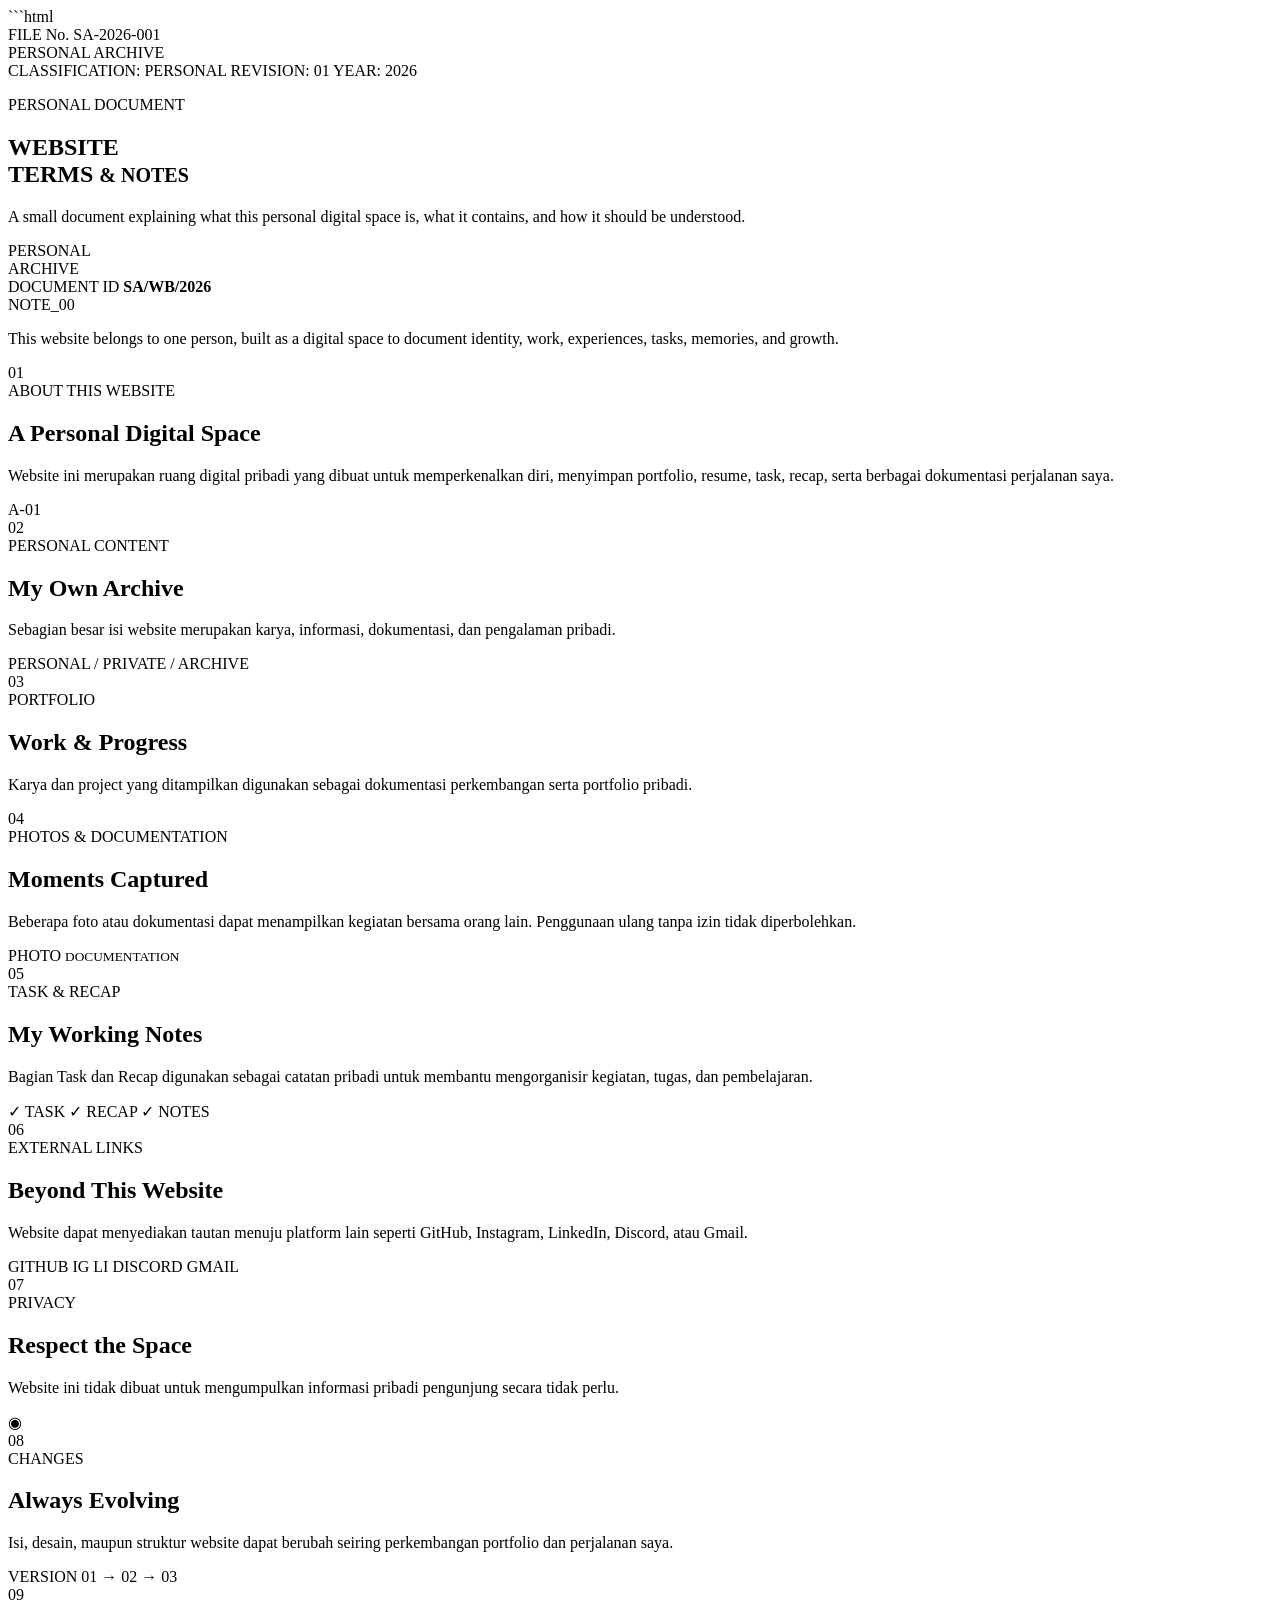
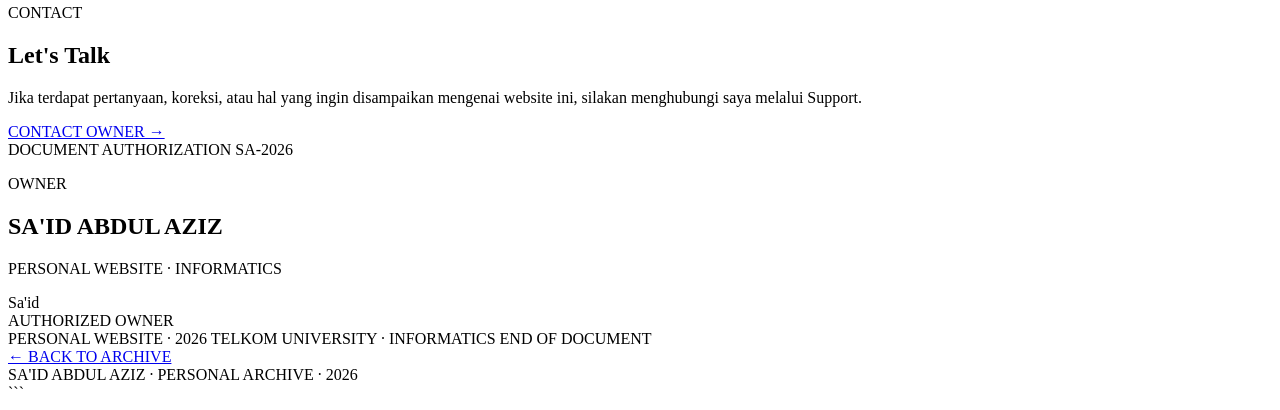
==== about.html @ 6d1986f1 "Create about.html" ====
```html
<!DOCTYPE html>
<html lang="id">
<head>
    <meta charset="UTF-8">
    <meta name="viewport" content="width=device-width, initial-scale=1.0">

    <title>About Web — Sa'id Abdul Aziz</title>

    <link rel="stylesheet" href="about.css">

    <link rel="preconnect" href="https://fonts.googleapis.com">
    <link rel="preconnect" href="https://fonts.gstatic.com" crossorigin>

    <link href="https://fonts.googleapis.com/css2?family=Courier+Prime:wght@400;700&family=Special+Elite&display=swap" rel="stylesheet">
</head>

<body>

    <div class="noise"></div>

    <main class="archive">

        <!-- =========================
             TOP HEADER
        ========================== -->

        <header class="archive-header">

            <div class="file-code">
                FILE No. SA-2026-001
            </div>

            <div class="status">
                PERSONAL ARCHIVE
            </div>

            <div class="top-meta">
                <span>CLASSIFICATION: PERSONAL</span>
                <span>REVISION: 01</span>
                <span>YEAR: 2026</span>
            </div>

        </header>


        <!-- =========================
             HERO
        ========================== -->

        <section class="hero">

            <div class="hero-left">

                <p class="eyebrow">
                    PERSONAL DOCUMENT
                </p>

                <h1>
                    WEBSITE<br>
                    <span>TERMS</span>
                    <small>& NOTES</small>
                </h1>

                <p class="hero-description">
                    A small document explaining what this
                    personal digital space is, what it contains,
                    and how it should be understood.
                </p>

            </div>


            <div class="hero-right">

                <div class="stamp">
                    PERSONAL<br>
                    ARCHIVE
                </div>

                <div class="document-id">
                    <span>DOCUMENT ID</span>
                    <strong>SA/WB/2026</strong>
                </div>

            </div>

        </section>


        <!-- =========================
             INTRO NOTE
        ========================== -->

        <section class="intro-note">

            <span class="note-mark">NOTE_00</span>

            <p>
                This website belongs to one person,
                built as a digital space to document
                identity, work, experiences, tasks,
                memories, and growth.
            </p>

        </section>


        <!-- =========================
             TERMS GRID
        ========================== -->

        <section class="terms">


            <!-- 01 -->

            <article class="term-card featured">

                <div class="term-number">
                    01
                </div>

                <div class="term-content">

                    <span class="term-label">
                        ABOUT THIS WEBSITE
                    </span>

                    <h2>
                        A Personal Digital Space
                    </h2>

                    <p>
                        Website ini merupakan ruang digital pribadi
                        yang dibuat untuk memperkenalkan diri,
                        menyimpan portfolio, resume, task, recap,
                        serta berbagai dokumentasi perjalanan saya.
                    </p>

                </div>

                <div class="corner-mark">
                    A-01
                </div>

            </article>


            <!-- 02 -->

            <article class="term-card">

                <div class="term-number">
                    02
                </div>

                <div class="term-content">

                    <span class="term-label">
                        PERSONAL CONTENT
                    </span>

                    <h2>
                        My Own Archive
                    </h2>

                    <p>
                        Sebagian besar isi website merupakan karya,
                        informasi, dokumentasi, dan pengalaman pribadi.
                    </p>

                </div>

                <div class="redacted">
                    PERSONAL / PRIVATE / ARCHIVE
                </div>

            </article>


            <!-- 03 -->

            <article class="term-card">

                <div class="term-number">
                    03
                </div>

                <div class="term-content">

                    <span class="term-label">
                        PORTFOLIO
                    </span>

                    <h2>
                        Work & Progress
                    </h2>

                    <p>
                        Karya dan project yang ditampilkan digunakan
                        sebagai dokumentasi perkembangan serta
                        portfolio pribadi.
                    </p>

                </div>

                <div class="mini-line"></div>

            </article>


            <!-- 04 -->

            <article class="term-card photo-card">

                <div class="term-number">
                    04
                </div>

                <div class="term-content">

                    <span class="term-label">
                        PHOTOS & DOCUMENTATION
                    </span>

                    <h2>
                        Moments Captured
                    </h2>

                    <p>
                        Beberapa foto atau dokumentasi dapat
                        menampilkan kegiatan bersama orang lain.
                        Penggunaan ulang tanpa izin tidak diperbolehkan.
                    </p>

                </div>

                <div class="photo-placeholder">
                    <span>PHOTO</span>
                    <small>DOCUMENTATION</small>
                </div>

            </article>


            <!-- 05 -->

            <article class="term-card dark-card">

                <div class="term-number">
                    05
                </div>

                <div class="term-content">

                    <span class="term-label">
                        TASK & RECAP
                    </span>

                    <h2>
                        My Working Notes
                    </h2>

                    <p>
                        Bagian Task dan Recap digunakan sebagai
                        catatan pribadi untuk membantu mengorganisir
                        kegiatan, tugas, dan pembelajaran.
                    </p>

                </div>

                <div class="checkboxes">
                    <span>✓ TASK</span>
                    <span>✓ RECAP</span>
                    <span>✓ NOTES</span>
                </div>

            </article>


            <!-- 06 -->

            <article class="term-card">

                <div class="term-number">
                    06
                </div>

                <div class="term-content">

                    <span class="term-label">
                        EXTERNAL LINKS
                    </span>

                    <h2>
                        Beyond This Website
                    </h2>

                    <p>
                        Website dapat menyediakan tautan menuju
                        platform lain seperti GitHub, Instagram,
                        LinkedIn, Discord, atau Gmail.
                    </p>

                </div>

                <div class="links-row">
                    <span>GITHUB</span>
                    <span>IG</span>
                    <span>LI</span>
                    <span>DISCORD</span>
                    <span>GMAIL</span>
                </div>

            </article>


            <!-- 07 -->

            <article class="term-card privacy-card">

                <div class="term-number">
                    07
                </div>

                <div class="term-content">

                    <span class="term-label">
                        PRIVACY
                    </span>

                    <h2>
                        Respect the Space
                    </h2>

                    <p>
                        Website ini tidak dibuat untuk mengumpulkan
                        informasi pribadi pengunjung secara tidak perlu.
                    </p>

                </div>

                <div class="privacy-symbol">
                    ◉
                </div>

            </article>


            <!-- 08 -->

            <article class="term-card">

                <div class="term-number">
                    08
                </div>

                <div class="term-content">

                    <span class="term-label">
                        CHANGES
                    </span>

                    <h2>
                        Always Evolving
                    </h2>

                    <p>
                        Isi, desain, maupun struktur website dapat
                        berubah seiring perkembangan portfolio
                        dan perjalanan saya.
                    </p>

                </div>

                <div class="revision">
                    VERSION 01 → 02 → 03
                </div>

            </article>


            <!-- 09 -->

            <article class="term-card contact-card">

                <div class="term-number">
                    09
                </div>

                <div class="term-content">

                    <span class="term-label">
                        CONTACT
                    </span>

                    <h2>
                        Let's Talk
                    </h2>

                    <p>
                        Jika terdapat pertanyaan, koreksi, atau hal
                        yang ingin disampaikan mengenai website ini,
                        silakan menghubungi saya melalui Support.
                    </p>

                    <a href="mailto:saidaziz.expert@gmail.com">
                        CONTACT OWNER →
                    </a>

                </div>

            </article>

        </section>


        <!-- =========================
             SIGNATURE DOCUMENT
        ========================== -->

        <section class="owner-document">

            <div class="owner-top">

                <span>
                    DOCUMENT AUTHORIZATION
                </span>

                <span>
                    SA-2026
                </span>

            </div>


            <div class="owner-main">

                <div>

                    <p class="owner-label">
                        OWNER
                    </p>

                    <h2>
                        SA'ID ABDUL AZIZ
                    </h2>

                    <p class="owner-role">
                        PERSONAL WEBSITE · INFORMATICS
                    </p>

                </div>


                <div class="signature-box">

                    <div class="signature">
                        Sa'id
                    </div>

                    <div class="signature-line"></div>

                    <span>
                        AUTHORIZED OWNER
                    </span>

                </div>

            </div>


            <div class="owner-footer">

                <span>
                    PERSONAL WEBSITE · 2026
                </span>

                <span>
                    TELKOM UNIVERSITY · INFORMATICS
                </span>

                <span>
                    END OF DOCUMENT
                </span>

            </div>

        </section>


        <!-- =========================
             BACK BUTTON
        ========================== -->

        <a href="index.html" class="back-button">
            ← BACK TO ARCHIVE
        </a>


    </main>


    <footer class="page-footer">
        SA'ID ABDUL AZIZ · PERSONAL ARCHIVE · 2026
    </footer>

</body>
</html>
```
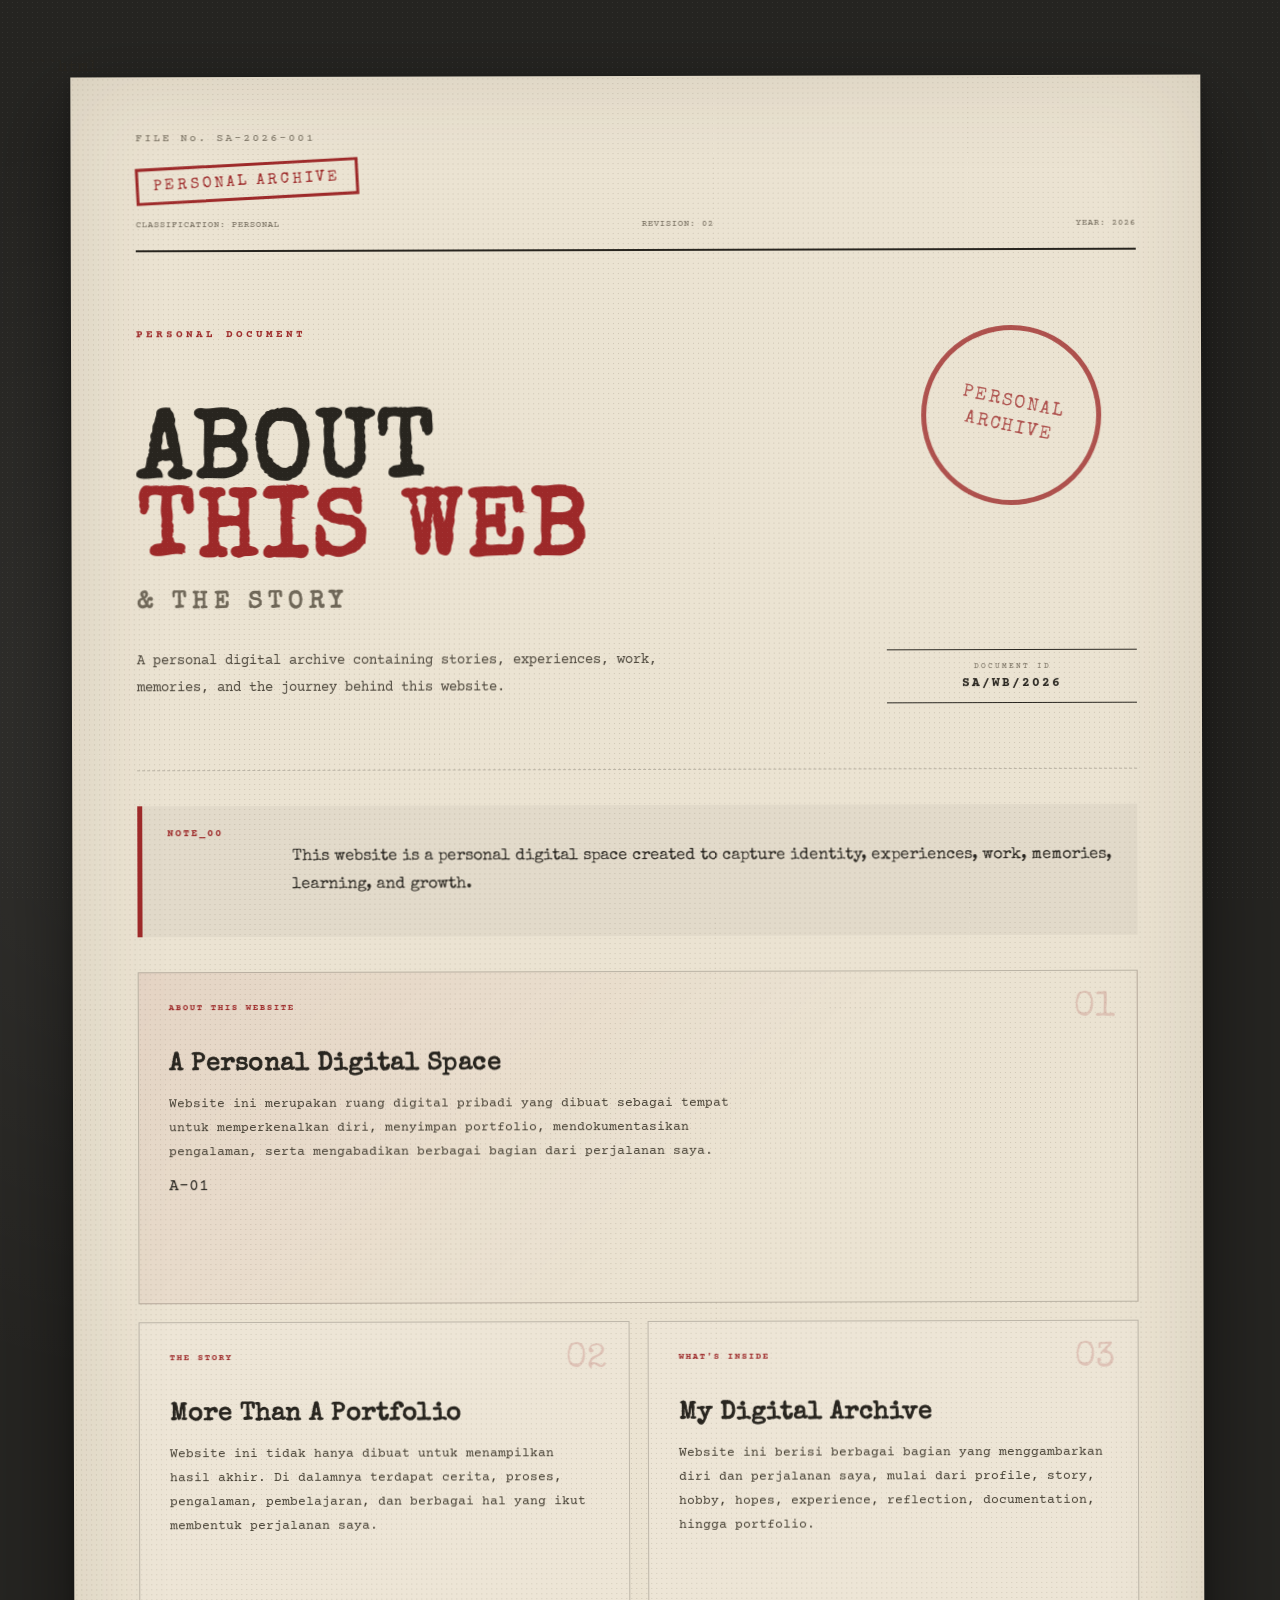
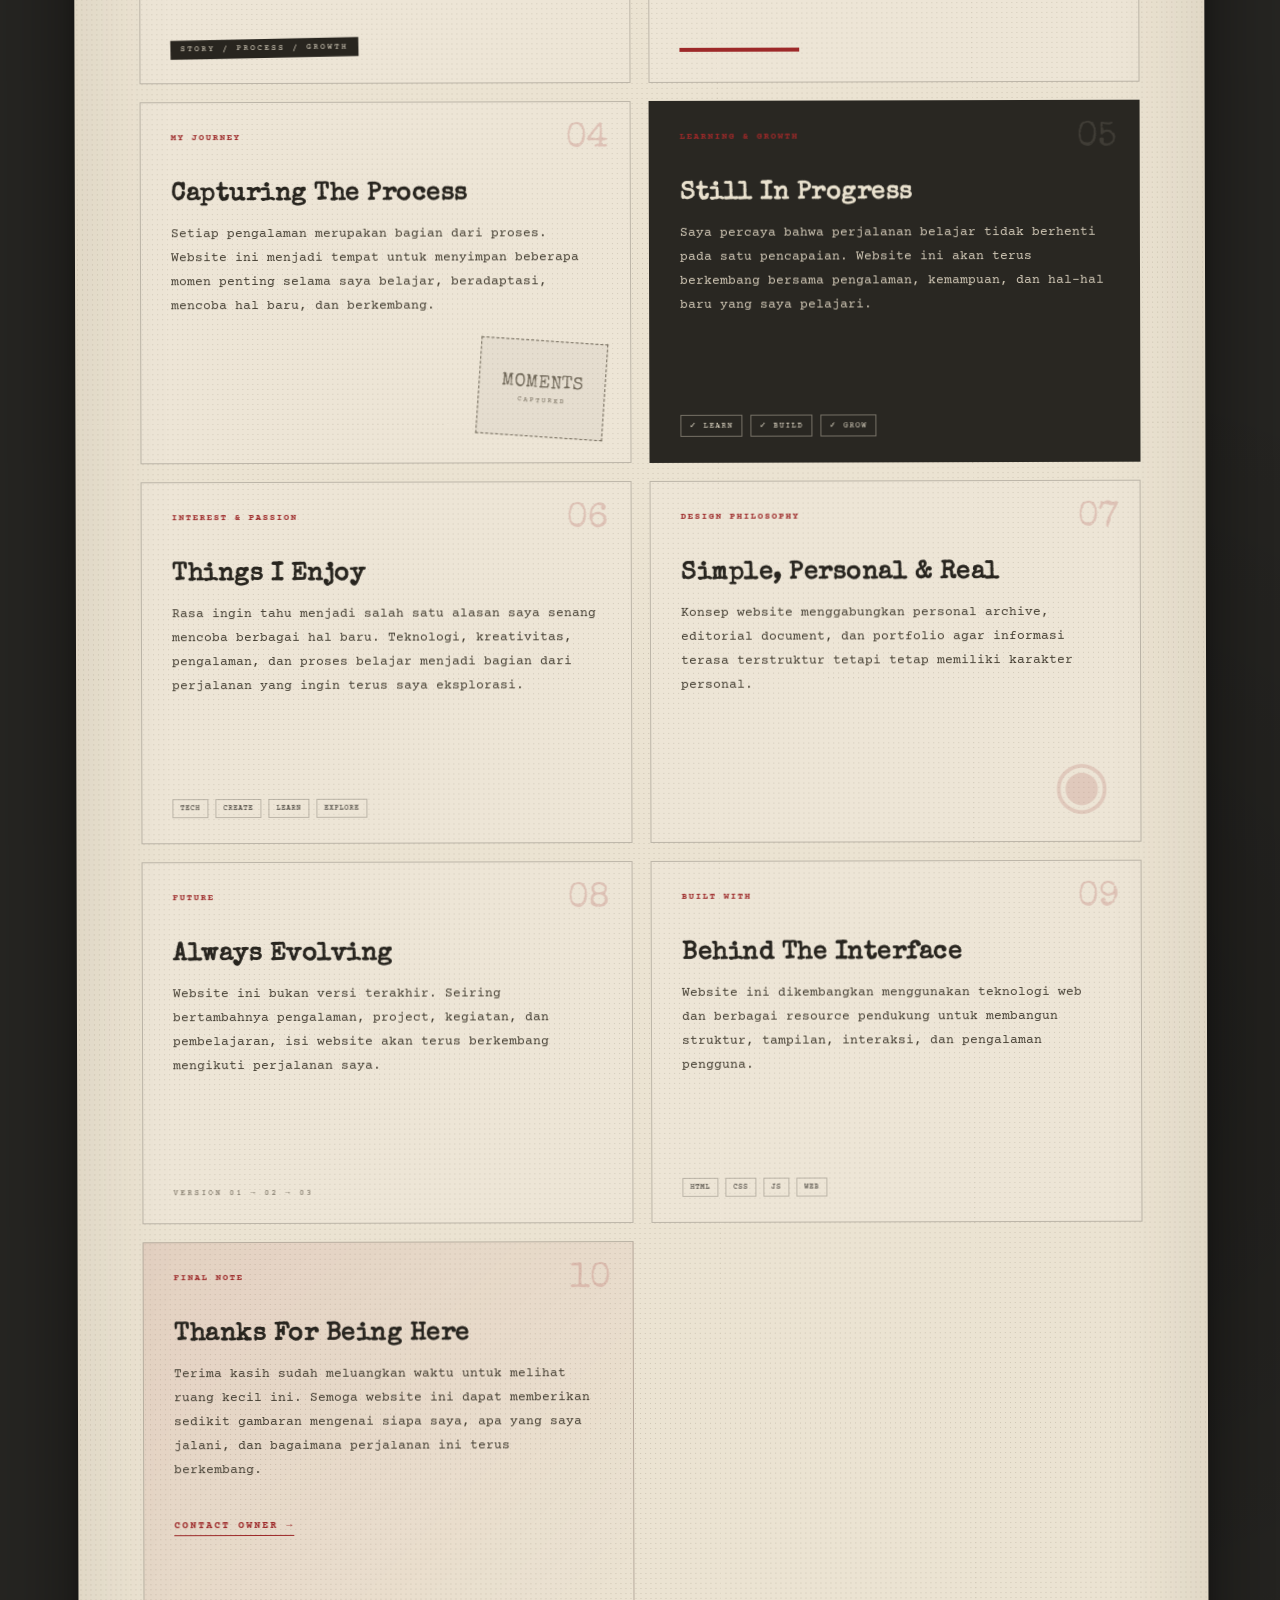
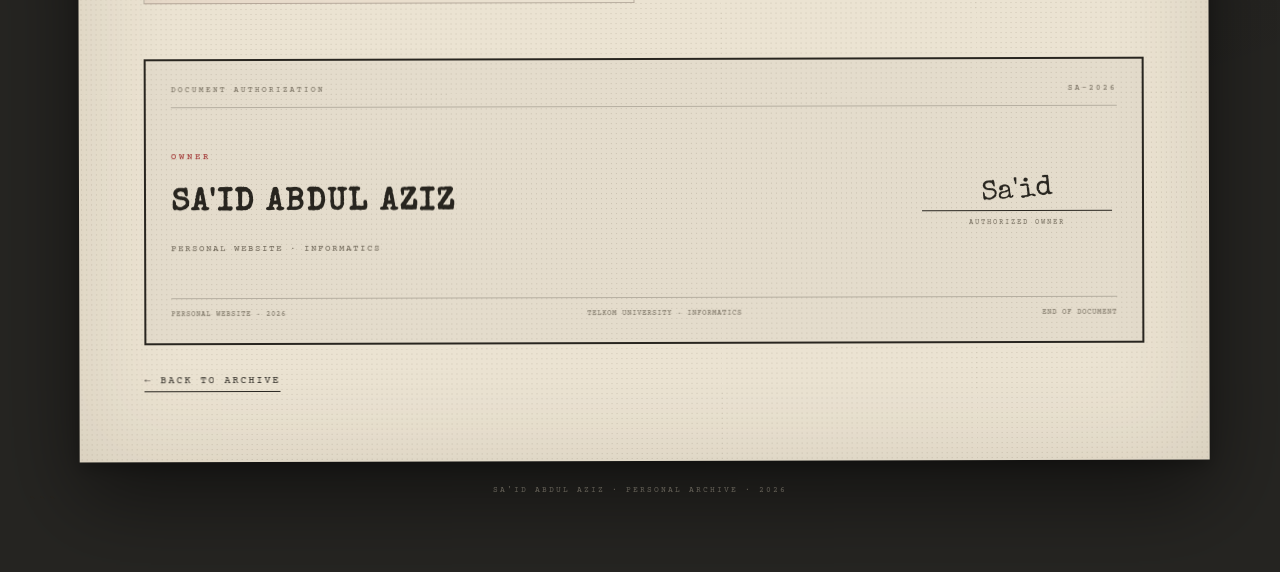
==== commit eb67cbd3: "Update about.html" ====
--- a/about.html
+++ b/about.html
@@ -1,29 +1,56 @@
 ```html
 <!DOCTYPE html>
 <html lang="id">
+
 <head>
+
     <meta charset="UTF-8">
-    <meta name="viewport" content="width=device-width, initial-scale=1.0">
+
+    <meta
+        name="viewport"
+        content="width=device-width, initial-scale=1.0"
+    >
 
     <title>About Web — Sa'id Abdul Aziz</title>
 
     <link rel="stylesheet" href="about.css">
 
-    <link rel="preconnect" href="https://fonts.googleapis.com">
-    <link rel="preconnect" href="https://fonts.gstatic.com" crossorigin>
-
-    <link href="https://fonts.googleapis.com/css2?family=Courier+Prime:wght@400;700&family=Special+Elite&display=swap" rel="stylesheet">
+    <link
+        rel="preconnect"
+        href="https://fonts.googleapis.com"
+    >
+
+    <link
+        rel="preconnect"
+        href="https://fonts.gstatic.com"
+        crossorigin
+    >
+
+    <link
+        href="https://fonts.googleapis.com/css2?family=Courier+Prime:wght@400;700&family=Special+Elite&display=swap"
+        rel="stylesheet"
+    >
+
+    <link
+        rel="icon"
+        type="image/png"
+        href="foto2.png"
+    >
+
 </head>
 
+
 <body>
 
     <div class="noise"></div>
 
+
     <main class="archive">
 
-        <!-- =========================
+
+        <!-- =====================================
              TOP HEADER
-        ========================== -->
+        ====================================== -->
 
         <header class="archive-header">
 
@@ -36,17 +63,27 @@
             </div>
 
             <div class="top-meta">
-                <span>CLASSIFICATION: PERSONAL</span>
-                <span>REVISION: 01</span>
-                <span>YEAR: 2026</span>
+
+                <span>
+                    CLASSIFICATION: PERSONAL
+                </span>
+
+                <span>
+                    REVISION: 02
+                </span>
+
+                <span>
+                    YEAR: 2026
+                </span>
+
             </div>
 
         </header>
 
 
-        <!-- =========================
+        <!-- =====================================
              HERO
-        ========================== -->
+        ====================================== -->
 
         <section class="hero">
 
@@ -57,15 +94,25 @@
                 </p>
 
                 <h1>
-                    WEBSITE<br>
-                    <span>TERMS</span>
-                    <small>& NOTES</small>
+
+                    ABOUT<br>
+
+                    <span>
+                        THIS WEB
+                    </span>
+
+                    <small>
+                        &amp; THE STORY
+                    </small>
+
                 </h1>
 
                 <p class="hero-description">
-                    A small document explaining what this
-                    personal digital space is, what it contains,
-                    and how it should be understood.
+
+                    A personal digital archive containing
+                    stories, experiences, work, memories,
+                    and the journey behind this website.
+
                 </p>
 
             </div>
@@ -74,13 +121,23 @@
             <div class="hero-right">
 
                 <div class="stamp">
+
                     PERSONAL<br>
                     ARCHIVE
-                </div>
+
+                </div>
+
 
                 <div class="document-id">
-                    <span>DOCUMENT ID</span>
-                    <strong>SA/WB/2026</strong>
+
+                    <span>
+                        DOCUMENT ID
+                    </span>
+
+                    <strong>
+                        SA/WB/2026
+                    </strong>
+
                 </div>
 
             </div>
@@ -88,32 +145,37 @@
         </section>
 
 
-        <!-- =========================
+        <!-- =====================================
              INTRO NOTE
-        ========================== -->
+        ====================================== -->
 
         <section class="intro-note">
 
-            <span class="note-mark">NOTE_00</span>
+            <span class="note-mark">
+                NOTE_00
+            </span>
 
             <p>
-                This website belongs to one person,
-                built as a digital space to document
-                identity, work, experiences, tasks,
-                memories, and growth.
+
+                This website is a personal digital space
+                created to capture identity, experiences,
+                work, memories, learning, and growth.
+
             </p>
 
         </section>
 
 
-        <!-- =========================
-             TERMS GRID
-        ========================== -->
+        <!-- =====================================
+             ABOUT GRID
+        ====================================== -->
 
         <section class="terms">
 
 
-            <!-- 01 -->
+            <!-- =================================
+                 01 — ABOUT
+            ================================== -->
 
             <article class="term-card featured">
 
@@ -121,6 +183,7 @@
                     01
                 </div>
 
+
                 <div class="term-content">
 
                     <span class="term-label">
@@ -132,13 +195,18 @@
                     </h2>
 
                     <p>
-                        Website ini merupakan ruang digital pribadi
-                        yang dibuat untuk memperkenalkan diri,
-                        menyimpan portfolio, resume, task, recap,
-                        serta berbagai dokumentasi perjalanan saya.
-                    </p>
-
-                </div>
+
+                        Website ini merupakan ruang digital
+                        pribadi yang dibuat sebagai tempat
+                        untuk memperkenalkan diri, menyimpan
+                        portfolio, mendokumentasikan pengalaman,
+                        serta mengabadikan berbagai bagian dari
+                        perjalanan saya.
+
+                    </p>
+
+                </div>
+
 
                 <div class="corner-mark">
                     A-01
@@ -147,7 +215,9 @@
             </article>
 
 
-            <!-- 02 -->
+            <!-- =================================
+                 02 — STORY
+            ================================== -->
 
             <article class="term-card">
 
@@ -155,31 +225,40 @@
                     02
                 </div>
 
-                <div class="term-content">
-
-                    <span class="term-label">
-                        PERSONAL CONTENT
-                    </span>
-
-                    <h2>
-                        My Own Archive
-                    </h2>
-
-                    <p>
-                        Sebagian besar isi website merupakan karya,
-                        informasi, dokumentasi, dan pengalaman pribadi.
-                    </p>
-
-                </div>
+
+                <div class="term-content">
+
+                    <span class="term-label">
+                        THE STORY
+                    </span>
+
+                    <h2>
+                        More Than A Portfolio
+                    </h2>
+
+                    <p>
+
+                        Website ini tidak hanya dibuat untuk
+                        menampilkan hasil akhir. Di dalamnya
+                        terdapat cerita, proses, pengalaman,
+                        pembelajaran, dan berbagai hal yang
+                        ikut membentuk perjalanan saya.
+
+                    </p>
+
+                </div>
+
 
                 <div class="redacted">
-                    PERSONAL / PRIVATE / ARCHIVE
-                </div>
-
-            </article>
-
-
-            <!-- 03 -->
+                    STORY / PROCESS / GROWTH
+                </div>
+
+            </article>
+
+
+            <!-- =================================
+                 03 — CONTENT
+            ================================== -->
 
             <article class="term-card">
 
@@ -187,30 +266,38 @@
                     03
                 </div>
 
-                <div class="term-content">
-
-                    <span class="term-label">
-                        PORTFOLIO
-                    </span>
-
-                    <h2>
-                        Work & Progress
-                    </h2>
-
-                    <p>
-                        Karya dan project yang ditampilkan digunakan
-                        sebagai dokumentasi perkembangan serta
-                        portfolio pribadi.
-                    </p>
-
-                </div>
+
+                <div class="term-content">
+
+                    <span class="term-label">
+                        WHAT'S INSIDE
+                    </span>
+
+                    <h2>
+                        My Digital Archive
+                    </h2>
+
+                    <p>
+
+                        Website ini berisi berbagai bagian
+                        yang menggambarkan diri dan perjalanan
+                        saya, mulai dari profile, story, hobby,
+                        hopes, experience, reflection,
+                        documentation, hingga portfolio.
+
+                    </p>
+
+                </div>
+
 
                 <div class="mini-line"></div>
 
             </article>
 
 
-            <!-- 04 -->
+            <!-- =================================
+                 04 — JOURNEY
+            ================================== -->
 
             <article class="term-card photo-card">
 
@@ -218,33 +305,48 @@
                     04
                 </div>
 
-                <div class="term-content">
-
-                    <span class="term-label">
-                        PHOTOS & DOCUMENTATION
-                    </span>
-
-                    <h2>
-                        Moments Captured
-                    </h2>
-
-                    <p>
-                        Beberapa foto atau dokumentasi dapat
-                        menampilkan kegiatan bersama orang lain.
-                        Penggunaan ulang tanpa izin tidak diperbolehkan.
-                    </p>
-
-                </div>
+
+                <div class="term-content">
+
+                    <span class="term-label">
+                        MY JOURNEY
+                    </span>
+
+                    <h2>
+                        Capturing The Process
+                    </h2>
+
+                    <p>
+
+                        Setiap pengalaman merupakan bagian
+                        dari proses. Website ini menjadi tempat
+                        untuk menyimpan beberapa momen penting
+                        selama saya belajar, beradaptasi,
+                        mencoba hal baru, dan berkembang.
+
+                    </p>
+
+                </div>
+
 
                 <div class="photo-placeholder">
-                    <span>PHOTO</span>
-                    <small>DOCUMENTATION</small>
-                </div>
-
-            </article>
-
-
-            <!-- 05 -->
+
+                    <span>
+                        MOMENTS
+                    </span>
+
+                    <small>
+                        CAPTURED
+                    </small>
+
+                </div>
+
+            </article>
+
+
+            <!-- =================================
+                 05 — LEARNING
+            ================================== -->
 
             <article class="term-card dark-card">
 
@@ -252,34 +354,52 @@
                     05
                 </div>
 
-                <div class="term-content">
-
-                    <span class="term-label">
-                        TASK & RECAP
-                    </span>
-
-                    <h2>
-                        My Working Notes
-                    </h2>
-
-                    <p>
-                        Bagian Task dan Recap digunakan sebagai
-                        catatan pribadi untuk membantu mengorganisir
-                        kegiatan, tugas, dan pembelajaran.
-                    </p>
-
-                </div>
+
+                <div class="term-content">
+
+                    <span class="term-label">
+                        LEARNING &amp; GROWTH
+                    </span>
+
+                    <h2>
+                        Still In Progress
+                    </h2>
+
+                    <p>
+
+                        Saya percaya bahwa perjalanan belajar
+                        tidak berhenti pada satu pencapaian.
+                        Website ini akan terus berkembang
+                        bersama pengalaman, kemampuan, dan
+                        hal-hal baru yang saya pelajari.
+
+                    </p>
+
+                </div>
+
 
                 <div class="checkboxes">
-                    <span>✓ TASK</span>
-                    <span>✓ RECAP</span>
-                    <span>✓ NOTES</span>
-                </div>
-
-            </article>
-
-
-            <!-- 06 -->
+
+                    <span>
+                        ✓ LEARN
+                    </span>
+
+                    <span>
+                        ✓ BUILD
+                    </span>
+
+                    <span>
+                        ✓ GROW
+                    </span>
+
+                </div>
+
+            </article>
+
+
+            <!-- =================================
+                 06 — INTEREST
+            ================================== -->
 
             <article class="term-card">
 
@@ -287,36 +407,57 @@
                     06
                 </div>
 
-                <div class="term-content">
-
-                    <span class="term-label">
-                        EXTERNAL LINKS
-                    </span>
-
-                    <h2>
-                        Beyond This Website
-                    </h2>
-
-                    <p>
-                        Website dapat menyediakan tautan menuju
-                        platform lain seperti GitHub, Instagram,
-                        LinkedIn, Discord, atau Gmail.
-                    </p>
-
-                </div>
+
+                <div class="term-content">
+
+                    <span class="term-label">
+                        INTEREST &amp; PASSION
+                    </span>
+
+                    <h2>
+                        Things I Enjoy
+                    </h2>
+
+                    <p>
+
+                        Rasa ingin tahu menjadi salah satu
+                        alasan saya senang mencoba berbagai
+                        hal baru. Teknologi, kreativitas,
+                        pengalaman, dan proses belajar menjadi
+                        bagian dari perjalanan yang ingin terus
+                        saya eksplorasi.
+
+                    </p>
+
+                </div>
+
 
                 <div class="links-row">
-                    <span>GITHUB</span>
-                    <span>IG</span>
-                    <span>LI</span>
-                    <span>DISCORD</span>
-                    <span>GMAIL</span>
-                </div>
-
-            </article>
-
-
-            <!-- 07 -->
+
+                    <span>
+                        TECH
+                    </span>
+
+                    <span>
+                        CREATE
+                    </span>
+
+                    <span>
+                        LEARN
+                    </span>
+
+                    <span>
+                        EXPLORE
+                    </span>
+
+                </div>
+
+            </article>
+
+
+            <!-- =================================
+                 07 — DESIGN
+            ================================== -->
 
             <article class="term-card privacy-card">
 
@@ -324,22 +465,29 @@
                     07
                 </div>
 
-                <div class="term-content">
-
-                    <span class="term-label">
-                        PRIVACY
-                    </span>
-
-                    <h2>
-                        Respect the Space
-                    </h2>
-
-                    <p>
-                        Website ini tidak dibuat untuk mengumpulkan
-                        informasi pribadi pengunjung secara tidak perlu.
-                    </p>
-
-                </div>
+
+                <div class="term-content">
+
+                    <span class="term-label">
+                        DESIGN PHILOSOPHY
+                    </span>
+
+                    <h2>
+                        Simple, Personal &amp; Real
+                    </h2>
+
+                    <p>
+
+                        Konsep website menggabungkan
+                        personal archive, editorial document,
+                        dan portfolio agar informasi terasa
+                        terstruktur tetapi tetap memiliki
+                        karakter personal.
+
+                    </p>
+
+                </div>
+
 
                 <div class="privacy-symbol">
                     ◉
@@ -348,7 +496,9 @@
             </article>
 
 
-            <!-- 08 -->
+            <!-- =================================
+                 08 — FUTURE
+            ================================== -->
 
             <article class="term-card">
 
@@ -356,10 +506,11 @@
                     08
                 </div>
 
-                <div class="term-content">
-
-                    <span class="term-label">
-                        CHANGES
+
+                <div class="term-content">
+
+                    <span class="term-label">
+                        FUTURE
                     </span>
 
                     <h2>
@@ -367,60 +518,137 @@
                     </h2>
 
                     <p>
-                        Isi, desain, maupun struktur website dapat
-                        berubah seiring perkembangan portfolio
-                        dan perjalanan saya.
-                    </p>
-
-                </div>
+
+                        Website ini bukan versi terakhir.
+                        Seiring bertambahnya pengalaman,
+                        project, kegiatan, dan pembelajaran,
+                        isi website akan terus berkembang
+                        mengikuti perjalanan saya.
+
+                    </p>
+
+                </div>
+
 
                 <div class="revision">
+
                     VERSION 01 → 02 → 03
-                </div>
-
-            </article>
-
-
-            <!-- 09 -->
+
+                </div>
+
+            </article>
+
+
+            <!-- =================================
+                 09 — TECHNOLOGY
+            ================================== -->
+
+            <article class="term-card">
+
+                <div class="term-number">
+                    09
+                </div>
+
+
+                <div class="term-content">
+
+                    <span class="term-label">
+                        BUILT WITH
+                    </span>
+
+                    <h2>
+                        Behind The Interface
+                    </h2>
+
+                    <p>
+
+                        Website ini dikembangkan menggunakan
+                        teknologi web dan berbagai resource
+                        pendukung untuk membangun struktur,
+                        tampilan, interaksi, dan pengalaman
+                        pengguna.
+
+                    </p>
+
+                </div>
+
+
+                <div class="links-row">
+
+                    <span>
+                        HTML
+                    </span>
+
+                    <span>
+                        CSS
+                    </span>
+
+                    <span>
+                        JS
+                    </span>
+
+                    <span>
+                        WEB
+                    </span>
+
+                </div>
+
+            </article>
+
+
+            <!-- =================================
+                 10 — FINAL NOTE
+            ================================== -->
 
             <article class="term-card contact-card">
 
                 <div class="term-number">
-                    09
-                </div>
-
-                <div class="term-content">
-
-                    <span class="term-label">
-                        CONTACT
-                    </span>
-
-                    <h2>
-                        Let's Talk
-                    </h2>
-
-                    <p>
-                        Jika terdapat pertanyaan, koreksi, atau hal
-                        yang ingin disampaikan mengenai website ini,
-                        silakan menghubungi saya melalui Support.
-                    </p>
+                    10
+                </div>
+
+
+                <div class="term-content">
+
+                    <span class="term-label">
+                        FINAL NOTE
+                    </span>
+
+                    <h2>
+                        Thanks For Being Here
+                    </h2>
+
+                    <p>
+
+                        Terima kasih sudah meluangkan waktu
+                        untuk melihat ruang kecil ini.
+                        Semoga website ini dapat memberikan
+                        sedikit gambaran mengenai siapa saya,
+                        apa yang saya jalani, dan bagaimana
+                        perjalanan ini terus berkembang.
+
+                    </p>
+
 
                     <a href="mailto:saidaziz.expert@gmail.com">
+
                         CONTACT OWNER →
+
                     </a>
 
                 </div>
 
             </article>
 
+
         </section>
 
 
-        <!-- =========================
-             SIGNATURE DOCUMENT
-        ========================== -->
+        <!-- =====================================
+             OWNER DOCUMENT
+        ====================================== -->
 
         <section class="owner-document">
+
 
             <div class="owner-top">
 
@@ -437,6 +665,7 @@
 
             <div class="owner-main">
 
+
                 <div>
 
                     <p class="owner-label">
@@ -468,6 +697,7 @@
 
                 </div>
 
+
             </div>
 
 
@@ -487,14 +717,18 @@
 
             </div>
 
+
         </section>
 
 
-        <!-- =========================
+        <!-- =====================================
              BACK BUTTON
-        ========================== -->
-
-        <a href="index.html" class="back-button">
+        ====================================== -->
+
+        <a
+            href="index.html"
+            class="back-button"
+        >
             ← BACK TO ARCHIVE
         </a>
 
@@ -502,10 +736,18 @@
     </main>
 
 
+    <!-- =====================================
+         FOOTER
+    ====================================== -->
+
     <footer class="page-footer">
+
         SA'ID ABDUL AZIZ · PERSONAL ARCHIVE · 2026
+
     </footer>
 
+
 </body>
+
 </html>
 ```
--- a/about.css
+++ b/about.css
@@ -0,0 +1,1124 @@
+```css
+/* =========================================
+   SA'ID — PERSONAL ARCHIVE
+   WEBSITE TERMS & NOTES
+========================================= */
+
+* {
+    margin: 0;
+    padding: 0;
+    box-sizing: border-box;
+}
+
+:root {
+    --paper: #e9e1ce;
+    --paper-dark: #d8ceb7;
+    --ink: #28251f;
+    --muted: #6f6758;
+    --red: #9d2929;
+    --line: rgba(40, 37, 31, .25);
+    --dark: #292722;
+}
+
+body {
+    min-height: 100vh;
+
+    background:
+        radial-gradient(
+            circle at 15% 20%,
+            rgba(255,255,255,.06),
+            transparent 20%
+        ),
+        radial-gradient(
+            circle at 80% 70%,
+            rgba(0,0,0,.18),
+            transparent 25%
+        ),
+        #252421;
+
+    color: var(--ink);
+
+    font-family: "Courier Prime", monospace;
+
+    padding: 50px 20px;
+
+    overflow-x: hidden;
+}
+
+
+/* =========================================
+   FILM / PAPER NOISE
+========================================= */
+
+.noise {
+    position: fixed;
+    inset: 0;
+
+    pointer-events: none;
+
+    opacity: .08;
+
+    background-image:
+        radial-gradient(
+            rgba(255,255,255,.8) .5px,
+            transparent .5px
+        );
+
+    background-size: 5px 5px;
+
+    z-index: 20;
+}
+
+
+/* =========================================
+   MAIN PAPER
+========================================= */
+
+.archive {
+    width: min(1000px, 100%);
+
+    margin: auto;
+
+    padding: 55px 65px 70px;
+
+    position: relative;
+
+    background:
+        linear-gradient(
+            rgba(255,255,255,.08),
+            rgba(255,255,255,.08)
+        ),
+        var(--paper);
+
+    box-shadow:
+        0 35px 80px rgba(0,0,0,.5),
+        0 5px 15px rgba(0,0,0,.25);
+
+    transform: rotate(-.15deg);
+
+    overflow: hidden;
+}
+
+
+/* paper texture */
+
+.archive::before {
+
+    content: "";
+
+    position: absolute;
+
+    inset: 0;
+
+    pointer-events: none;
+
+    opacity: .22;
+
+    background-image:
+        radial-gradient(
+            #756c5b .5px,
+            transparent .5px
+        );
+
+    background-size: 5px 5px;
+
+    mix-blend-mode: multiply;
+}
+
+
+/* paper edge */
+
+.archive::after {
+
+    content: "";
+
+    position: absolute;
+
+    inset: 0;
+
+    pointer-events: none;
+
+    box-shadow:
+        inset 0 0 100px rgba(67,52,31,.13);
+}
+
+
+/* =========================================
+   HEADER
+========================================= */
+
+.archive-header {
+    position: relative;
+
+    z-index: 2;
+
+    border-bottom: 2px solid var(--ink);
+
+    padding-bottom: 20px;
+}
+
+
+.file-code {
+
+    font-size: 11px;
+
+    letter-spacing: 2px;
+
+    color: var(--muted);
+
+    margin-bottom: 18px;
+}
+
+
+.status {
+
+    display: inline-block;
+
+    border: 3px solid var(--red);
+
+    color: var(--red);
+
+    padding: 8px 15px;
+
+    font-family: "Special Elite", cursive;
+
+    font-size: 15px;
+
+    letter-spacing: 3px;
+
+    transform: rotate(-3deg);
+
+    margin-bottom: 20px;
+}
+
+
+.top-meta {
+
+    display: flex;
+
+    justify-content: space-between;
+
+    gap: 20px;
+
+    font-size: 9px;
+
+    letter-spacing: 1px;
+
+    color: var(--muted);
+}
+
+
+/* =========================================
+   HERO
+========================================= */
+
+.hero {
+
+    position: relative;
+
+    z-index: 2;
+
+    display: grid;
+
+    grid-template-columns: 1fr 250px;
+
+    gap: 50px;
+
+    padding: 65px 0 55px;
+
+    border-bottom: 1px dashed var(--line);
+}
+
+
+.eyebrow {
+
+    color: var(--red);
+
+    font-size: 11px;
+
+    letter-spacing: 3px;
+
+    margin-bottom: 20px;
+
+    font-weight: bold;
+}
+
+
+.hero h1 {
+
+    font-family: "Special Elite", cursive;
+
+    font-size: clamp(55px, 9vw, 95px);
+
+    line-height: .82;
+
+    letter-spacing: 3px;
+
+    margin-bottom: 35px;
+}
+
+
+.hero h1 span {
+
+    color: var(--red);
+}
+
+
+.hero h1 small {
+
+    display: block;
+
+    font-size: 24px;
+
+    color: var(--muted);
+
+    letter-spacing: 6px;
+
+    margin-top: 18px;
+}
+
+
+.hero-description {
+
+    max-width: 580px;
+
+    color: #4d473c;
+
+    font-size: 14px;
+
+    line-height: 1.9;
+}
+
+
+.hero-right {
+
+    display: flex;
+
+    flex-direction: column;
+
+    justify-content: space-between;
+
+    align-items: center;
+
+    padding: 10px 0;
+}
+
+
+.stamp {
+
+    width: 170px;
+
+    height: 170px;
+
+    border: 5px solid var(--red);
+
+    border-radius: 50%;
+
+    color: var(--red);
+
+    display: flex;
+
+    align-items: center;
+
+    justify-content: center;
+
+    text-align: center;
+
+    font-family: "Special Elite", cursive;
+
+    font-size: 18px;
+
+    letter-spacing: 2px;
+
+    line-height: 1.4;
+
+    transform: rotate(12deg);
+
+    opacity: .78;
+}
+
+
+.document-id {
+
+    border-top: 1px solid var(--ink);
+
+    border-bottom: 1px solid var(--ink);
+
+    width: 100%;
+
+    padding: 12px 0;
+
+    text-align: center;
+}
+
+
+.document-id span {
+
+    display: block;
+
+    font-size: 8px;
+
+    color: var(--muted);
+
+    letter-spacing: 2px;
+
+    margin-bottom: 5px;
+}
+
+
+.document-id strong {
+
+    font-size: 13px;
+
+    letter-spacing: 2px;
+}
+
+
+/* =========================================
+   INTRO NOTE
+========================================= */
+
+.intro-note {
+
+    position: relative;
+
+    z-index: 2;
+
+    margin: 35px 0;
+
+    padding: 22px 25px;
+
+    border-left: 5px solid var(--red);
+
+    background: rgba(40,37,31,.045);
+
+    display: grid;
+
+    grid-template-columns: 100px 1fr;
+
+    gap: 25px;
+}
+
+
+.note-mark {
+
+    font-size: 10px;
+
+    color: var(--red);
+
+    letter-spacing: 2px;
+
+    font-weight: bold;
+}
+
+
+.intro-note p {
+
+    font-family: "Special Elite", cursive;
+
+    font-size: 16px;
+
+    line-height: 1.7;
+}
+
+
+/* =========================================
+   TERMS
+========================================= */
+
+.terms {
+
+    position: relative;
+
+    z-index: 2;
+
+    display: grid;
+
+    grid-template-columns: repeat(2, 1fr);
+
+    gap: 18px;
+
+    margin-top: 30px;
+}
+
+
+.term-card {
+
+    position: relative;
+
+    min-height: 300px;
+
+    padding: 30px;
+
+    border: 1px solid var(--line);
+
+    background: rgba(255,255,255,.08);
+
+    overflow: hidden;
+
+    transition:
+        transform .3s ease,
+        box-shadow .3s ease;
+}
+
+
+.term-card:hover {
+
+    transform: translateY(-5px) rotate(.2deg);
+
+    box-shadow:
+        0 12px 25px rgba(0,0,0,.13);
+}
+
+
+.term-card.featured {
+
+    grid-column: span 2;
+
+    min-height: 270px;
+
+    background:
+        linear-gradient(
+            135deg,
+            rgba(157,41,41,.08),
+            transparent 60%
+        );
+}
+
+
+.term-number {
+
+    position: absolute;
+
+    top: 20px;
+
+    right: 22px;
+
+    font-family: "Special Elite", cursive;
+
+    font-size: 35px;
+
+    color: rgba(157,41,41,.18);
+}
+
+
+.term-label {
+
+    display: inline-block;
+
+    color: var(--red);
+
+    font-size: 9px;
+
+    letter-spacing: 2px;
+
+    font-weight: bold;
+
+    margin-bottom: 18px;
+}
+
+
+.term-content {
+
+    max-width: 600px;
+
+    position: relative;
+
+    z-index: 2;
+}
+
+
+.term-content h2 {
+
+    font-family: "Special Elite", cursive;
+
+    font-size: 25px;
+
+    margin-bottom: 15px;
+
+    letter-spacing: .5px;
+}
+
+
+.term-content p {
+
+    font-size: 13px;
+
+    line-height: 1.85;
+
+    color: #464034;
+
+    max-width: 650px;
+}
+
+
+/* =========================================
+   REDACTED
+========================================= */
+
+.redacted {
+
+    position: absolute;
+
+    bottom: 25px;
+
+    left: 30px;
+
+    background: var(--ink);
+
+    color: var(--paper);
+
+    padding: 5px 10px;
+
+    font-size: 8px;
+
+    letter-spacing: 2px;
+
+    transform: rotate(-1deg);
+}
+
+
+/* =========================================
+   MINI LINE
+========================================= */
+
+.mini-line {
+
+    width: 120px;
+
+    height: 4px;
+
+    background: var(--red);
+
+    position: absolute;
+
+    bottom: 30px;
+
+    left: 30px;
+}
+
+
+/* =========================================
+   PHOTO PLACEHOLDER
+========================================= */
+
+.photo-placeholder {
+
+    position: absolute;
+
+    right: 25px;
+
+    bottom: 25px;
+
+    width: 125px;
+
+    height: 95px;
+
+    border: 1px dashed var(--muted);
+
+    display: flex;
+
+    flex-direction: column;
+
+    align-items: center;
+
+    justify-content: center;
+
+    transform: rotate(4deg);
+
+    color: var(--muted);
+
+    background: rgba(40,37,31,.04);
+}
+
+
+.photo-placeholder span {
+
+    font-family: "Special Elite", cursive;
+
+    font-size: 18px;
+}
+
+
+.photo-placeholder small {
+
+    font-size: 7px;
+
+    letter-spacing: 2px;
+
+    margin-top: 5px;
+}
+
+
+/* =========================================
+   DARK CARD
+========================================= */
+
+.dark-card {
+
+    background: var(--dark);
+
+    color: var(--paper);
+
+    border-color: var(--dark);
+}
+
+
+.dark-card .term-content p {
+
+    color: #d1c8b6;
+}
+
+
+.dark-card .term-number {
+
+    color: rgba(233,225,206,.12);
+}
+
+
+.checkboxes {
+
+    position: absolute;
+
+    bottom: 25px;
+
+    left: 30px;
+
+    display: flex;
+
+    gap: 8px;
+
+    flex-wrap: wrap;
+}
+
+
+.checkboxes span {
+
+    border: 1px solid rgba(233,225,206,.4);
+
+    padding: 5px 8px;
+
+    font-size: 8px;
+
+    letter-spacing: 1px;
+}
+
+
+/* =========================================
+   EXTERNAL LINKS
+========================================= */
+
+.links-row {
+
+    position: absolute;
+
+    bottom: 25px;
+
+    left: 30px;
+
+    display: flex;
+
+    gap: 7px;
+
+    flex-wrap: wrap;
+}
+
+
+.links-row span {
+
+    border: 1px solid var(--line);
+
+    padding: 5px 7px;
+
+    font-size: 7px;
+
+    letter-spacing: 1px;
+}
+
+
+/* =========================================
+   PRIVACY
+========================================= */
+
+.privacy-symbol {
+
+    position: absolute;
+
+    right: 30px;
+
+    bottom: 20px;
+
+    font-size: 65px;
+
+    color: rgba(157,41,41,.15);
+
+    font-family: Arial, sans-serif;
+}
+
+
+/* =========================================
+   REVISION
+========================================= */
+
+.revision {
+
+    position: absolute;
+
+    bottom: 25px;
+
+    left: 30px;
+
+    font-size: 8px;
+
+    color: var(--muted);
+
+    letter-spacing: 2px;
+}
+
+
+/* =========================================
+   CONTACT
+========================================= */
+
+.contact-card {
+
+    background:
+        linear-gradient(
+            135deg,
+            rgba(157,41,41,.1),
+            transparent
+        );
+}
+
+
+.contact-card a {
+
+    display: inline-block;
+
+    margin-top: 25px;
+
+    color: var(--red);
+
+    font-size: 10px;
+
+    letter-spacing: 2px;
+
+    font-weight: bold;
+
+    text-decoration: none;
+
+    border-bottom: 1px solid var(--red);
+
+    padding-bottom: 4px;
+
+    transition: .25s ease;
+}
+
+
+.contact-card a:hover {
+
+    letter-spacing: 3px;
+}
+
+
+/* =========================================
+   OWNER DOCUMENT
+========================================= */
+
+.owner-document {
+
+    position: relative;
+
+    z-index: 2;
+
+    margin-top: 55px;
+
+    border: 2px solid var(--ink);
+
+    padding: 25px;
+
+    background: rgba(40,37,31,.035);
+}
+
+
+.owner-top {
+
+    display: flex;
+
+    justify-content: space-between;
+
+    border-bottom: 1px solid var(--line);
+
+    padding-bottom: 12px;
+
+    font-size: 8px;
+
+    letter-spacing: 2px;
+
+    color: var(--muted);
+}
+
+
+.owner-main {
+
+    display: flex;
+
+    justify-content: space-between;
+
+    align-items: center;
+
+    gap: 30px;
+
+    padding: 35px 0;
+}
+
+
+.owner-label {
+
+    color: var(--red);
+
+    font-size: 9px;
+
+    letter-spacing: 3px;
+
+    margin-bottom: 10px;
+}
+
+
+.owner-main h2 {
+
+    font-family: "Special Elite", cursive;
+
+    font-size: 31px;
+
+    letter-spacing: 2px;
+}
+
+
+.owner-role {
+
+    font-size: 9px;
+
+    color: var(--muted);
+
+    letter-spacing: 2px;
+
+    margin-top: 10px;
+}
+
+
+.signature-box {
+
+    text-align: center;
+
+    min-width: 200px;
+}
+
+
+.signature {
+
+    font-family: "Special Elite", cursive;
+
+    font-size: 28px;
+
+    transform: rotate(-5deg);
+
+    margin-bottom: 5px;
+}
+
+
+.signature-line {
+
+    width: 190px;
+
+    height: 1px;
+
+    background: var(--ink);
+
+    margin: auto;
+}
+
+
+.signature-box span {
+
+    display: block;
+
+    margin-top: 8px;
+
+    font-size: 7px;
+
+    color: var(--muted);
+
+    letter-spacing: 2px;
+}
+
+
+.owner-footer {
+
+    border-top: 1px solid var(--line);
+
+    padding-top: 12px;
+
+    display: flex;
+
+    justify-content: space-between;
+
+    gap: 15px;
+
+    font-size: 7px;
+
+    letter-spacing: 1px;
+
+    color: var(--muted);
+}
+
+
+/* =========================================
+   BACK BUTTON
+========================================= */
+
+.back-button {
+
+    position: relative;
+
+    z-index: 2;
+
+    display: inline-block;
+
+    margin-top: 30px;
+
+    color: var(--ink);
+
+    text-decoration: none;
+
+    font-size: 10px;
+
+    letter-spacing: 2px;
+
+    border-bottom: 1px solid var(--ink);
+
+    padding-bottom: 5px;
+
+    transition: .25s ease;
+}
+
+
+.back-button:hover {
+
+    color: var(--red);
+
+    border-color: var(--red);
+
+    transform: translateX(-5px);
+}
+
+
+/* =========================================
+   FOOTER
+========================================= */
+
+.page-footer {
+
+    text-align: center;
+
+    color: #8b8578;
+
+    font-size: 8px;
+
+    letter-spacing: 2px;
+
+    margin-top: 25px;
+}
+
+
+/* =========================================
+   RESPONSIVE
+========================================= */
+
+@media (max-width: 760px) {
+
+    body {
+        padding: 20px 10px;
+    }
+
+    .archive {
+        padding: 35px 25px 50px;
+    }
+
+    .top-meta {
+        flex-direction: column;
+
+        gap: 6px;
+    }
+
+    .hero {
+        grid-template-columns: 1fr;
+
+        gap: 40px;
+    }
+
+    .hero-right {
+        align-items: flex-start;
+
+        gap: 35px;
+    }
+
+    .stamp {
+        width: 135px;
+        height: 135px;
+        font-size: 14px;
+    }
+
+    .terms {
+        grid-template-columns: 1fr;
+    }
+
+    .term-card.featured {
+        grid-column: span 1;
+    }
+
+    .intro-note {
+        grid-template-columns: 1fr;
+        gap: 10px;
+    }
+
+    .owner-main {
+        flex-direction: column;
+
+        align-items: flex-start;
+    }
+
+    .owner-footer {
+        flex-direction: column;
+    }
+
+}
+
+
+@media (max-width: 480px) {
+
+    .hero h1 {
+        font-size: 50px;
+    }
+
+    .term-card {
+        padding: 23px;
+
+        min-height: 330px;
+    }
+
+    .photo-placeholder {
+        position: relative;
+
+        right: auto;
+        bottom: auto;
+
+        margin-top: 25px;
+    }
+
+    .owner-main h2 {
+        font-size: 24px;
+    }
+
+}
+```
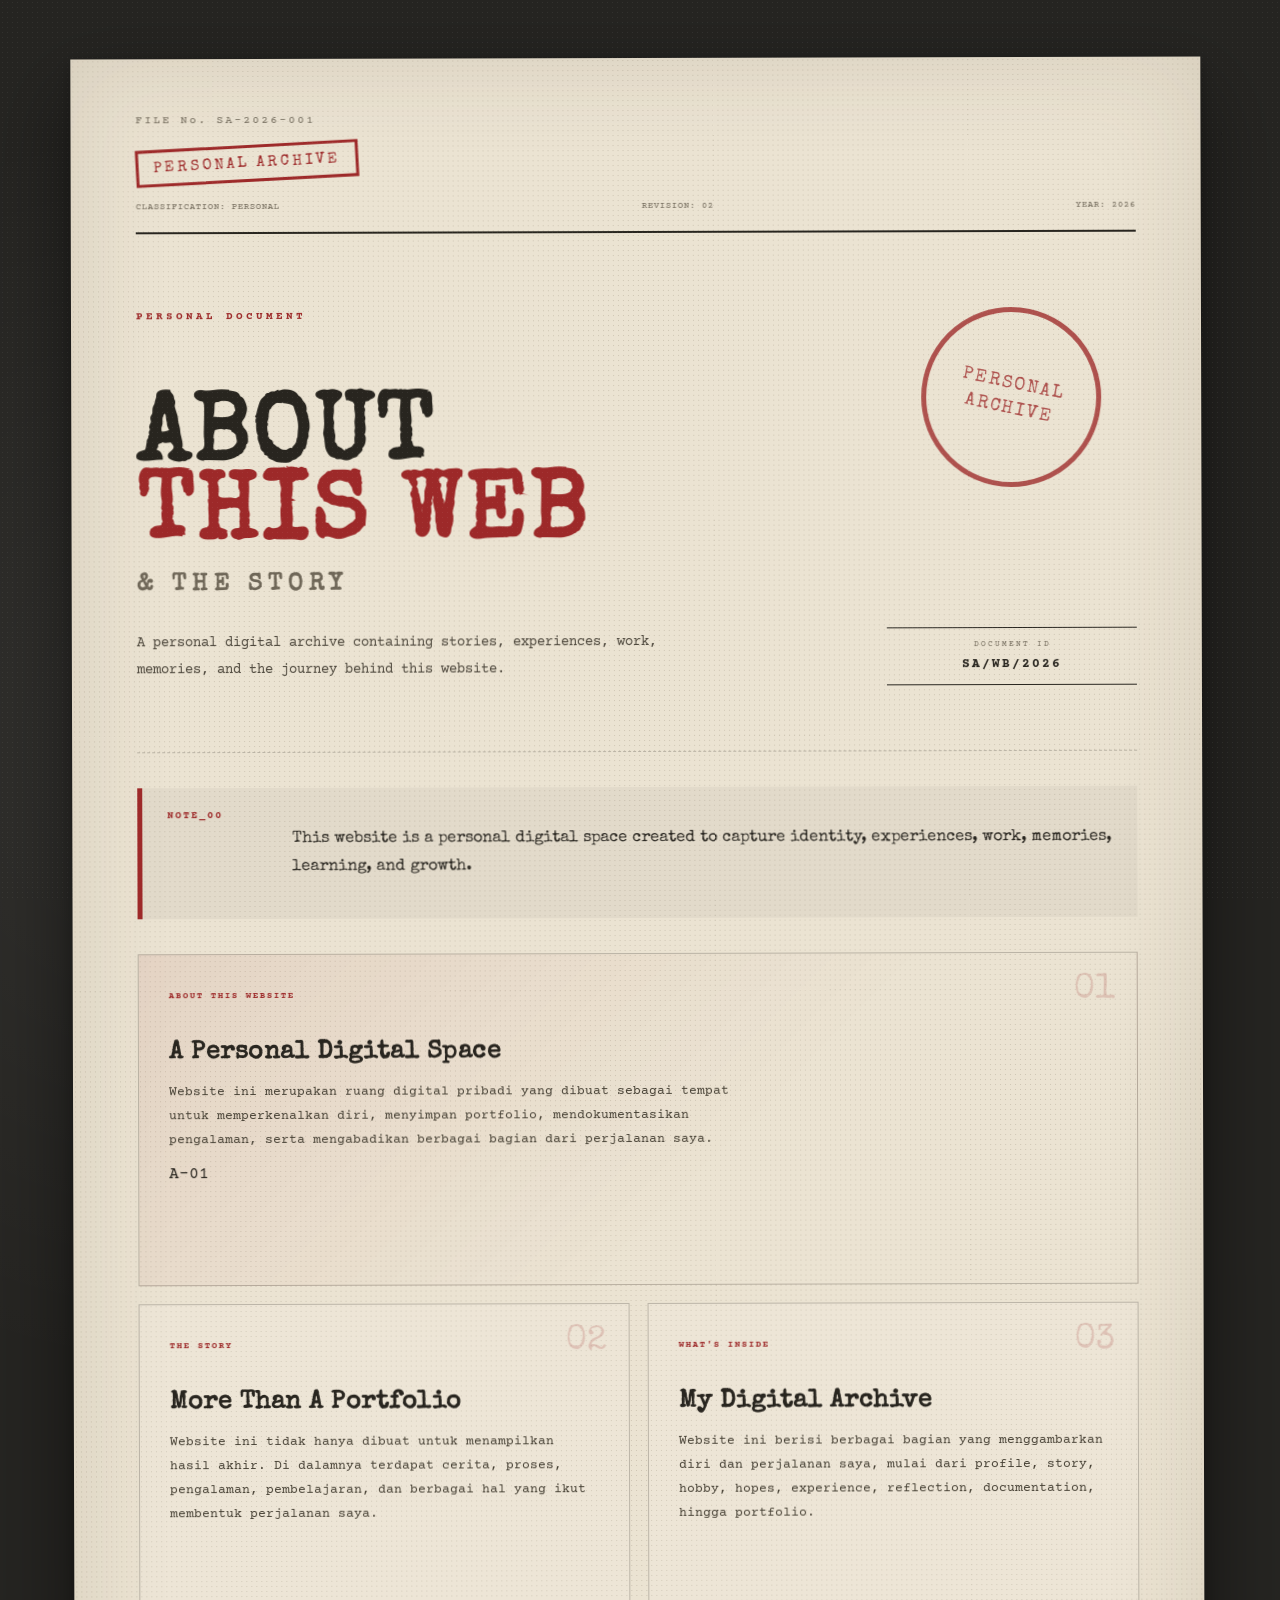
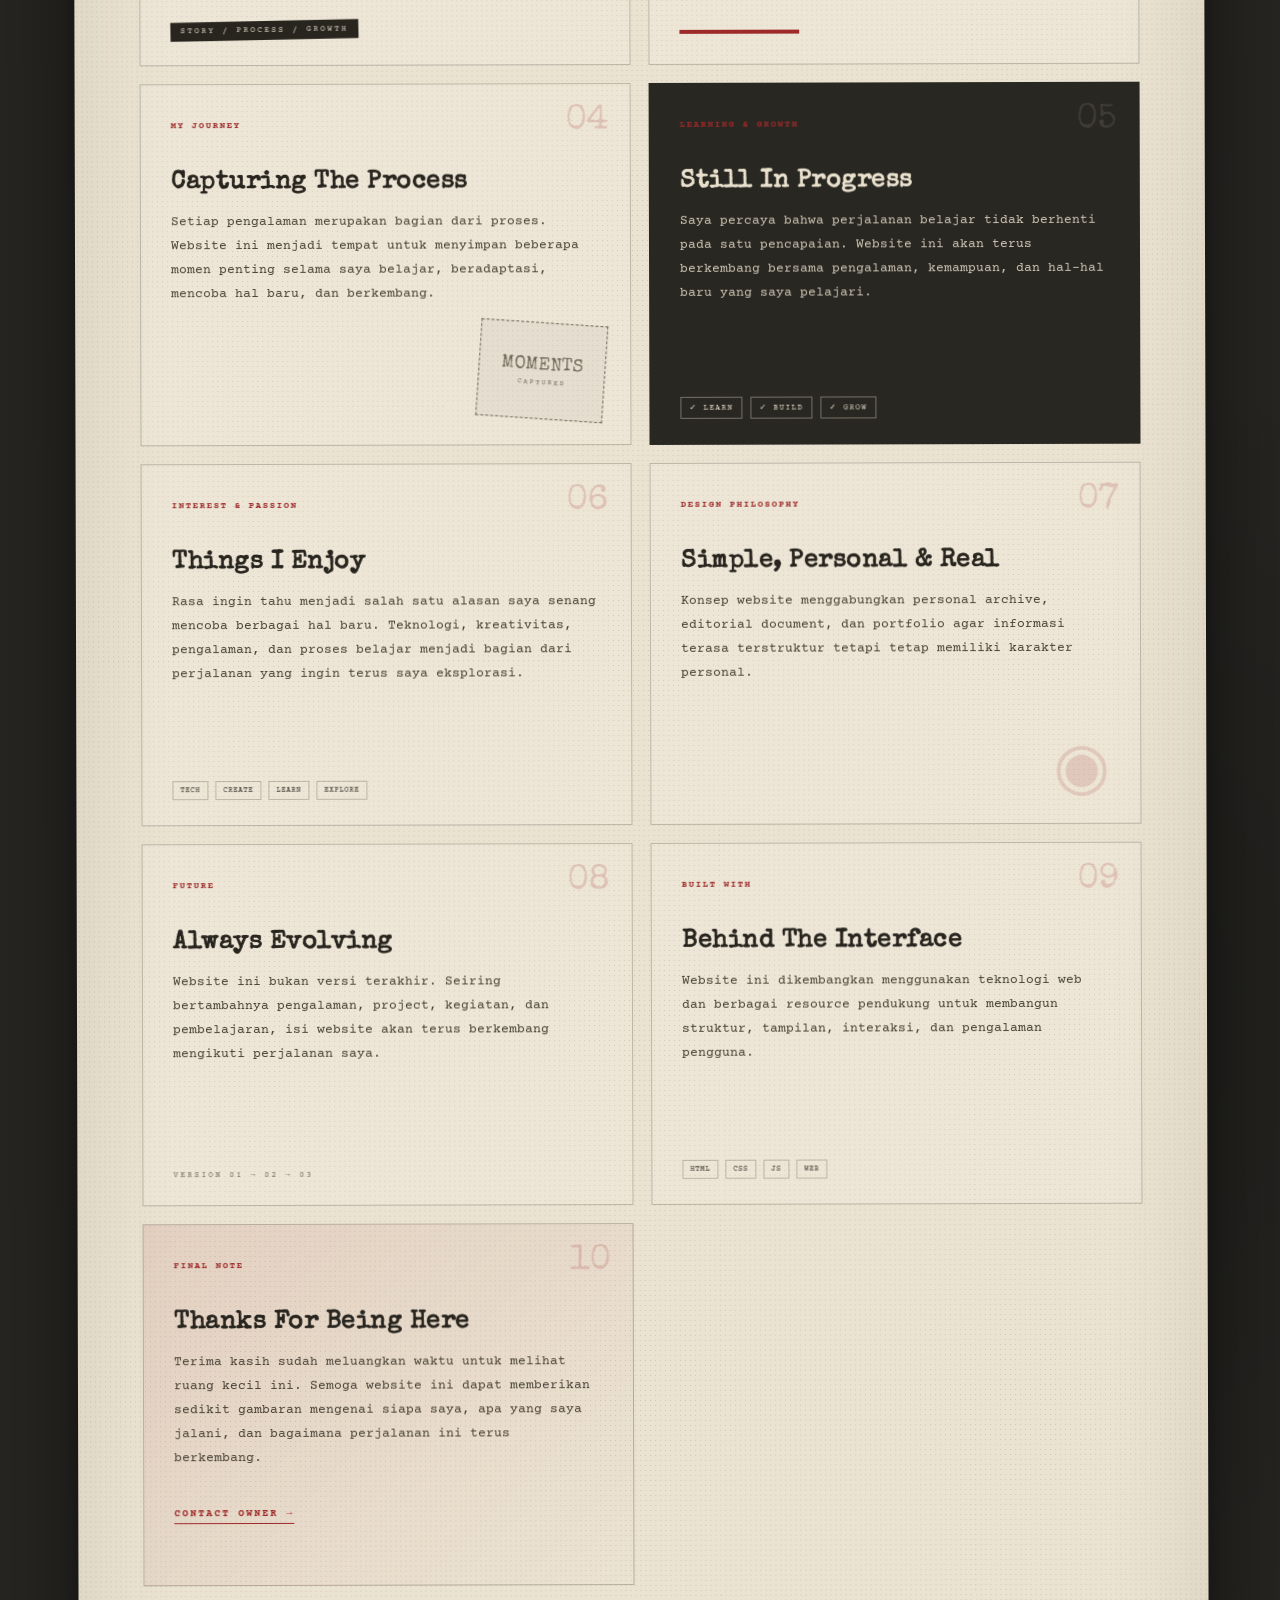
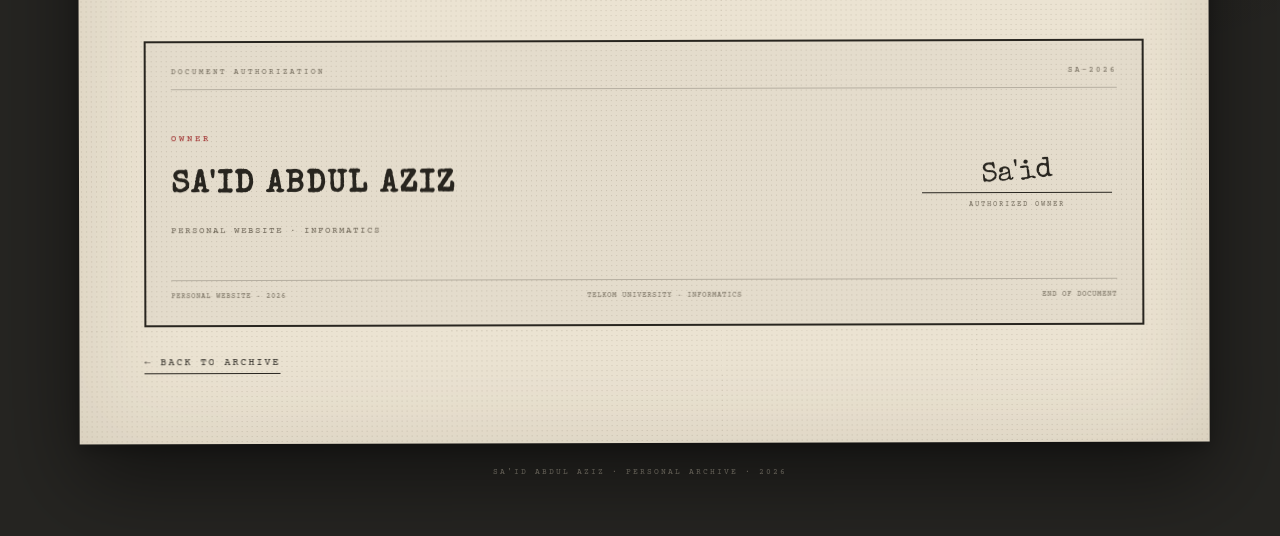
==== commit 98fa8315: "Update about.html" ====
--- a/about.html
+++ b/about.html
@@ -1,4 +1,4 @@
-```html
+
 <!DOCTYPE html>
 <html lang="id">
 
@@ -750,4 +750,4 @@
 </body>
 
 </html>
-```
+
